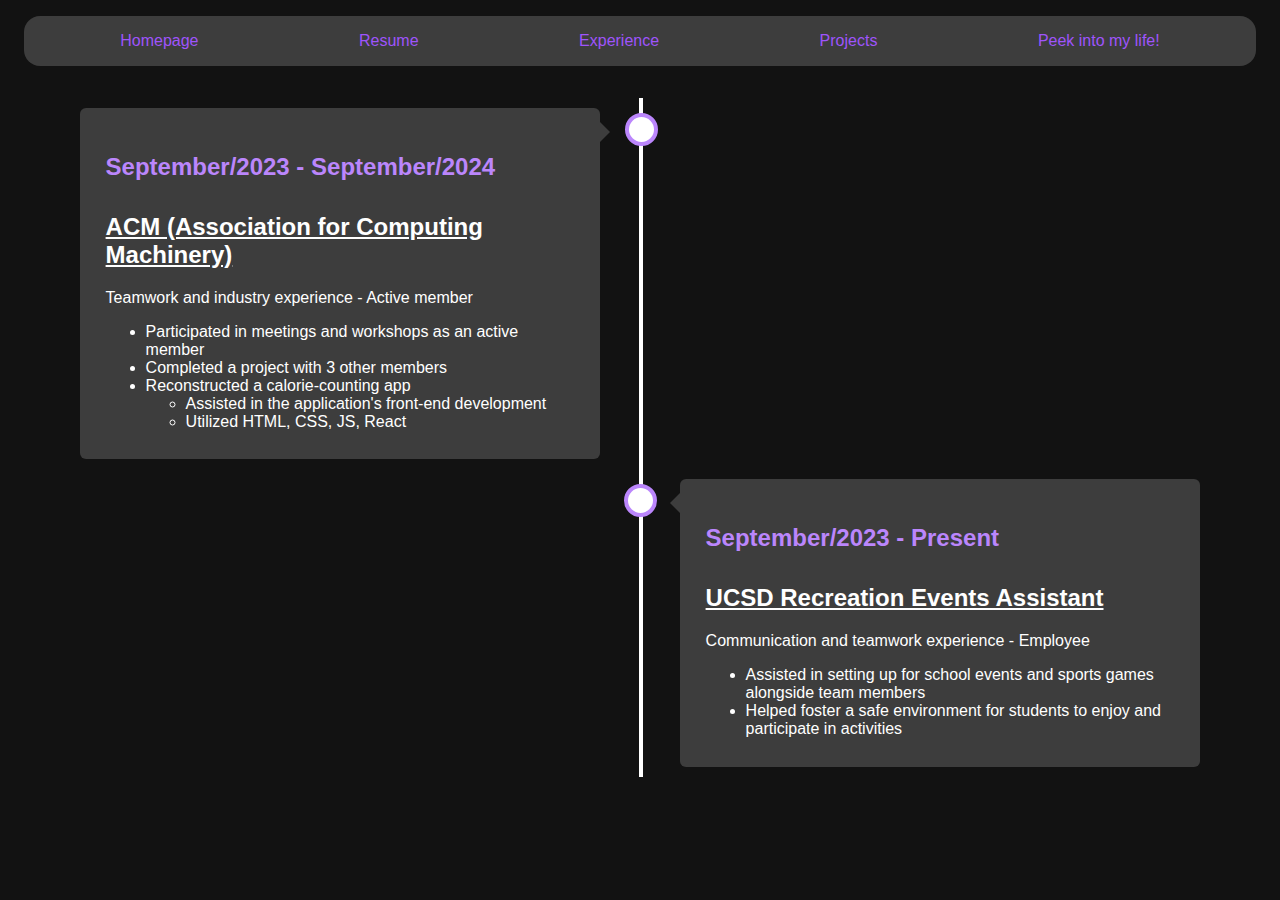
==== experiencePage.html @ 89a9e33d "more responsiveness changes to website" ====
<!DOCTYPE html>
<html lang="en">
<head>
    <meta name="description" content="Experience page for portfolio">
    <meta name="viewport" content="width=device-width, initial-scale=1.0">
    <title> Experience Page </title>
    <link rel="stylesheet" href="experiencePage.css">
</head>
<body>

    <header>
        <nav>
            <!-- hamburger menu symbols -->
            <label for="menu" >
                <span> </span>
                <span> </span>
                <span> </span>
            </label>
            <input id="menu" type="checkbox" >
            <ul class="navbar-elements">
                <li><a href="index.html">Homepage</a></li>
                <li><a href="resumePage.html">Resume</a></li>
                <li><a href="experiencePage.html">Experience</a></li>
                <li><a href="projectsPage.html">Projects</a></li>
                <li><a href="lifePage.html">Peek into my life!</a></li>
            </ul>
        </nav>
        <!--
        <section class="keyboardHoverableInfo">
            <div class="hoverTitle"> <b> Keyboard shortcuts</b> </div>
            <div class="popup">
                <h1>Keyboard shortcuts</h1>
                <h3>MacOS</h3>
                <ul>
                    <li> Press <kbd>CMD</kbd> + <kbd>1</kbd> to access the homepage </li>
                    <li> Press <kbd>CMD</kbd> + <kbd>2</kbd> to access the resume page </li>
                    <li> Press <kbd>CMD</kbd> + <kbd>3</kbd> to access the experiences page </li>
                    <li> Press <kbd>CMD</kbd> + <kbd>4</kbd> to access the about me page </li>
                    <li> Press <kbd>CMD</kbd> + <kbd>5</kbd> to access the hobbies/interests page </li>
                    <li> Press <kbd>CMD</kbd> + <kbd>6</kbd> to access the projects page </li>
                    <li> Press <kbd>CMD</kbd> + <kbd>7</kbd> to access the peek into my life page </li>
                </ul>
                <h3>Windows/Linux</h3>
                <ul>
                    <li> Press <kbd>CTRL</kbd> + <kbd>1</kbd> to access the homepage </li>
                    <li> Press <kbd>CTRL</kbd> + <kbd>2</kbd> to access the resume page </li>
                    <li> Press <kbd>CTRL</kbd> + <kbd>3</kbd> to access the experiences page </li>
                    <li> Press <kbd>CTRL</kbd> + <kbd>4</kbd> to access the about me page </li>
                    <li> Press <kbd>CTRL</kbd> + <kbd>5</kbd> to access the hobbies/interests page </li>
                    <li> Press <kbd>CTRL</kbd> + <kbd>6</kbd> to access the projects page </li>
                    <li> Press <kbd>CTRL</kbd> + <kbd>7</kbd> to access the peek into my life page </li>
                </ul>
            </div>
        </section>
        -->
    </header>

    <!--
    <div class="timeline-wrapper">
        <div class="timeline">
          <ul>
            <li>
                <div class="content">
                    <h1>ACM (Association for Computing Machinery)</h1>
                    <p>Date: September/2023 - September/2024</p>
                    <p> Teamwork and industry experience - Active member </p>
                    <ul>
                        <li>Participated in meetings and workshops as an active member</li>
                        <li>Completed a project with 3 other members</li>
                        <li>Reconstructed a calorie-counting app
                            <ul>
                                <li>Assisted in the application's front-end development</li>
                                <li>Utilized HTML, CSS, JS, React</li>
                            </ul>

                        </li>
                    </ul>
                </div>
            </li>

            <li>
                <div class="content">
                    <h1>UCSD Recreation Events Assistant</h1>
                    <p>Date: September/2023 - Present </p>
                    <p> Communication and teamwork experience - Employee </p>
                    <ul>
                        <li>Assisted in setting up for school events and sports games alongside team members</li>
                        <li>Helped foster a safe environment for students to enjoy and participate in activities </li>
                    </ul>
                </div>
            </li>
          </ul>
      </div>
    </div>
    -->

    <div class="timeline">

        <div class="container left">
            <div class="content">
                <h4>September/2023 - September/2024</h4>
                <h2>ACM (Association for Computing Machinery)</h2>
                <p> Teamwork and industry experience - Active member </p>
                <ul>
                    <li>Participated in meetings and workshops as an active member</li>
                    <li>Completed a project with 3 other members</li>
                    <li>Reconstructed a calorie-counting app
                        <ul>
                            <li>Assisted in the application's front-end development</li>
                            <li>Utilized HTML, CSS, JS, React</li>
                        </ul>
                    </li>
                </ul>
            </div>
        </div>

        <div class="container right">
            <div class="content">
                <h4>September/2023 - Present</h4>
                <h2>UCSD Recreation Events Assistant</h2>
                <p> Communication and teamwork experience - Employee </p>
                <ul>
                    <li>Assisted in setting up for school events and sports games alongside team members</li>
                    <li>Helped foster a safe environment for students to enjoy and participate in activities </li>
                </ul>
            </div>
        </div>

    </div>


</body>
</html>
---- experiencePage.css ----
* {
    box-sizing: border-box;
}

body {
    color: white;
    font-family: "Montserrat", sans-serif;
    background-color: #121212;
    padding: 0;
    border: 0;
}

/* styles my navbar on top */
#menu { /* Hide the checkbox */
    display: none;
}

/* Style the hamburger menu */
label[for="menu"] {
    display: none; /* Hidden on larger screens */
    flex-direction: column;
    justify-content: space-between;
    margin-top: 3dvh;
    margin-left: 2dvh;
    width: 40px;
    height: 30px;
}

label[for="menu"] span {
    display: block;
    border-radius: 2rem;
    height: 0.25rem;
    width: 100%;
    background: white;
    transition: 0.2s;
}

.navbar-elements {
    display: flex;
    justify-content: space-around;
    background-color: #3d3d3d;
    border-radius: 1rem;
    margin: 1rem;
    padding: 1rem;
    list-style-type: none;
    z-index: 10;
}

.navbar-elements a {
    text-decoration: none;
    color:#9f54fb;
}

.navbar-elements a:hover {
    color: white;
}

/*
    found this website to help with styling:
    https://www.w3schools.com/howto/howto_css_timeline.asp
*/

/* timeline container styling */
.timeline {
    position: relative;
    margin: 2rem;
}
  
/* The actual middle timeline */
.timeline::after {
    content: '';
    position: absolute;
    width: 0.25rem;
    background-color: white;
    top: 0;
    bottom: 0;
    left: 50%;
    margin-left: -1px;
}
  
.container {
    padding: 10px 40px;
    position: relative;
    width: 50%;
}
  
/* circles on the timeline */
.container::after {
    content: '';
    position: absolute;
    width: 25px;
    height: 25px;
    right: -1.1rem;
    background-color: white;
    border: 4px solid #BB86FC;
    top: 15px;
    border-radius: 50%;
    z-index: 1; /* purple border color will go over center line */
}
  
/* places container to  left */
.left {
    left: 0;
}
  
/* places container to right */
.right {
    left: 50%;
}
  
/* adds arrows to the left container (they point right) */
.left::before {
    content: " ";
    height: 0;
    position: absolute;
    top: 1.5rem;
    width: 0;
    right: 30px;
    border: solid #3d3d3d;
    border-width: 10px 0 10px 10px;
    border-color: transparent transparent transparent #3d3d3d;
}
  
/* adds arrows to the right container (they point left) */
.right::before {
    content: " ";
    height: 0;
    position: absolute;
    top: 1.5rem;
    width: 0;
    left: 30px;
    border: solid #3d3d3d;
    border-width: 10px 10px 10px 0;
    border-color: transparent #3d3d3d transparent transparent;
}
  
/* Fix the circle for containers on the right side */
.right::after {
    left: -1rem;
}
  
/* The actual content */
.content {
    padding: 1vw 2vw;
    background-color: #3d3d3d;
    position: relative;
    border-radius: 6px;
}

/* text styling */
h4 {
    font-size: 1.5rem;
    color:#BB86FC;
}

h2 {
    text-decoration: underline;
}

/* styling for phones */
@media (max-width: 600px) {
    .navbar-elements {
        display: none; /* Hide navbar */
        flex-direction: column;
        position: absolute; /* won't move anything around it */
        background-color: #3d3d3d;
        width: 50dvw;
        height: 50dvh;
        border-radius: 10px;
        font-size: 1.5rem;
    }

    .navbar-elements a {
        color: white;
    }

    /* Show the hamburger icon */
    label[for="menu"] {
        display: flex;
    }

    /* Show menu when hamburger is clicked on */
    #menu:checked ~ .navbar-elements {
        display: flex;
    }

    /* places timeline to left */
    .timeline::after {
        left: 30px;
    }

    .container {
        width: 100%;
        padding-left: 70px;
        padding-right: 5px;
    }

    /* arrows pointing leftward */
    .container::before {
        left: 60px;
        border: medium solid #3d3d3d;
        border-width: 10px 10px 10px 0;
        border-color: transparent #3d3d3d;
    }

    /* Make sure all circles are at the same spot */
    .left::after, .right::after {
        left: 15px;
    }

    /* Make all right containers behave like the left ones */
    .right {
        left: 0%;
    }

}
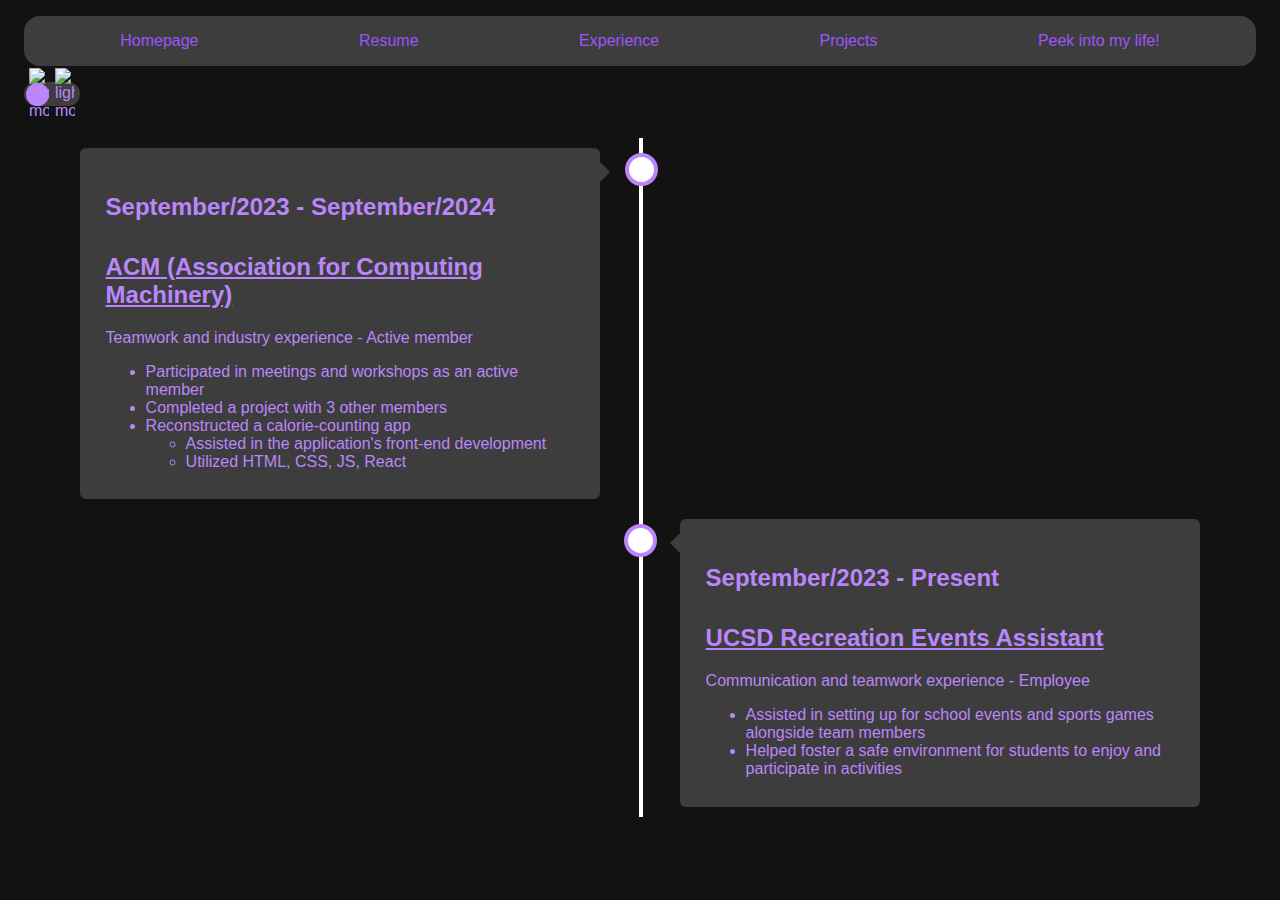
==== commit 1e85171a: "completed theme toggle" ====
--- a/experiencePage.html
+++ b/experiencePage.html
@@ -25,6 +25,43 @@
                 <li><a href="lifePage.html">Peek into my life!</a></li>
             </ul>
         </nav>
+
+        <!-- reference for theme toggle: https://codepen.io/Umer_Farooq/pen/eYJgKGN -->
+        <div id="toggle-switch">
+            <input type="checkbox" class="checkbox" id="checkbox">
+            <label for="checkbox" class="checkbox-label">
+                <img src="https://assets.streamlinehq.com/image/private/w_512,h_512,ar_1/f_auto/v1/icons/freebies-freemojis/animals-nature/animals-nature/crescent-moon-c6qazn5ca4ut0m5puxm48.png?_a=DATAdtfiZAA0" id="dark" alt="dark mode">
+                <img src="https://cdn-icons-png.freepik.com/512/10493/10493294.png" id="light" alt="light mode">
+              <span class="ball"></span>
+            </label>
+        </div>
+
+        <noscript>
+            <p> Javascript is disabled on this page. Your mode preference will not be saved! </p>
+        </noscript>
+        <script>
+            const checkbox = document.getElementById("checkbox");
+
+            document.addEventListener("DOMContentLoaded", () => {
+                // checks to see what localStorage has saved
+                const isDarkMode = localStorage.getItem("darkMode") == "true";
+                checkbox.checked = isDarkMode;
+
+                if(isDarkMode) {
+                    document.body.classList.add("light");
+                }
+                else {
+                    document.body.classList.remove("light");
+                }
+            });
+
+            checkbox.addEventListener("change", () => {
+                document.body.classList.toggle("light");
+                localStorage.setItem("darkMode", checkbox.checked);
+            });
+
+        </script>
+
         <!--
         <section class="keyboardHoverableInfo">
             <div class="hoverTitle"> <b> Keyboard shortcuts</b> </div>
--- a/experiencePage.css
+++ b/experiencePage.css
@@ -1,13 +1,106 @@
-* {
-    box-sizing: border-box;
+* {box-sizing: border-box;}
+
+#light {
+    width: 1.25rem;
+    margin-left: 0;
+}
+
+#dark {
+    width: 1.25rem;
+    margin-left: 0;
+    margin-right: 0;
 }
 
 body {
+  font-family: "Montserrat", sans-serif;
+  transition: background 0.2s linear;
+  color: #BB86FC;
+  overflow: hidden;
+  background-color: #121212;
+
+}
+
+body.light {
+    background-color: white;
+    color:#BB86FC;
+}
+
+.checkbox {
+  opacity: 0;
+  position: absolute;
+}
+
+.checkbox-label {
+  background-color: #3d3d3d;
+  width: 3.5rem;
+  height: 1.5rem;
+  border-radius: 50px;
+  position: relative;
+  padding: 5px;
+  cursor: pointer;
+  display: flex;
+  justify-content: space-between;
+  align-items: center;
+  margin-left: 1rem;
+}
+
+.checkbox-label .ball {
+  background-color: #BB86FC;
+  width: 23px;
+  height: 23px;
+  position: absolute;
+  left: 2px;
+  border-radius: 50%;
+  transition: transform 0.2s linear;
+}
+
+.checkbox:checked + .checkbox-label .ball {
+  transform: translateX(30px);
+}
+
+/* light mode styles */
+body.light .navbar-elements {
+    background-color: #BB86FC;
+}
+
+body.light .navbar-elements a {
+    color:#3d3d3d;
+}
+
+body.light .navbar-elements a:hover {
     color: white;
-    font-family: "Montserrat", sans-serif;
-    background-color: #121212;
-    padding: 0;
-    border: 0;
+}
+
+body.light .content {
+    background-color: #d3d3d3;
+}
+
+body.light .left::before {
+    content: " ";
+    height: 0;
+    position: absolute;
+    top: 1.5rem;
+    width: 0;
+    right: 30px;
+    border: solid #d3d3d3;
+    border-width: 10px 0 10px 10px;
+    border-color: transparent transparent transparent #d3d3d3;
+}
+
+body.light .right::before {
+    content: " ";
+    height: 0;
+    position: absolute;
+    top: 1.5rem;
+    width: 0;
+    left: 30px;
+    border: solid #d3d3d3;
+    border-width: 10px 10px 10px 0;
+    border-color: transparent #d3d3d3 transparent transparent;
+}
+
+body.light .timeline::after {
+    background-color: #d3d3d3;
 }
 
 /* styles my navbar on top */
@@ -107,7 +200,7 @@
 .right {
     left: 50%;
 }
-  
+
 /* adds arrows to the left container (they point right) */
 .left::before {
     content: " ";
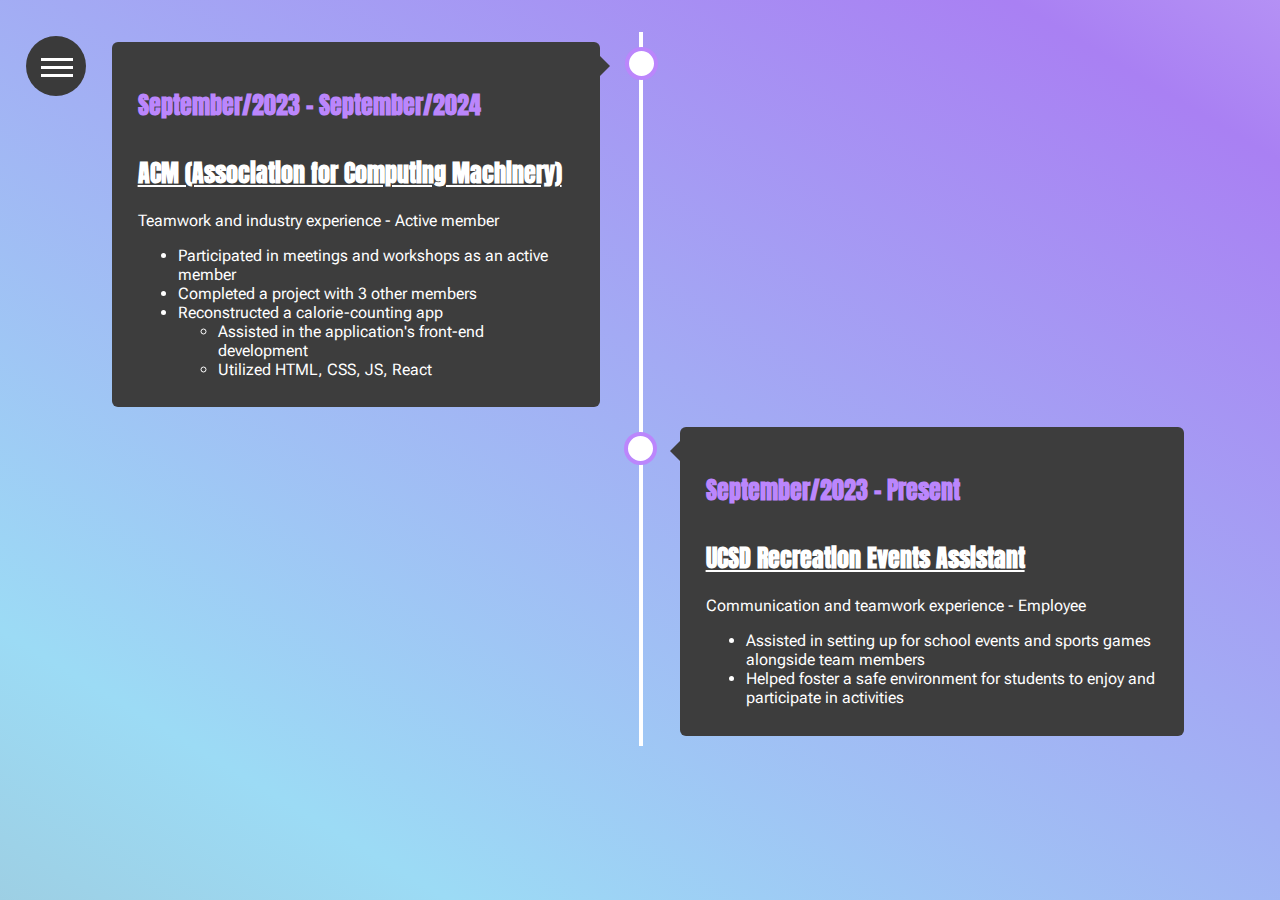
==== commit 8ecfb7f7: "made hamburger menu, font, font color, and background animation changes to the rest of my pages that" ====
--- a/experiencePage.html
+++ b/experiencePage.html
@@ -5,12 +5,60 @@
     <meta name="viewport" content="width=device-width, initial-scale=1.0">
     <title> Experience Page </title>
     <link rel="stylesheet" href="experiencePage.css">
+    <link rel="preconnect" href="https://fonts.googleapis.com">
+    <link rel="preconnect" href="https://fonts.gstatic.com" crossorigin>
+    <link href="https://fonts.googleapis.com/css2?family=Anton&family=Oswald:wght@200..700&family=Roboto+Flex:opsz,wght@8..144,100..1000&display=swap" rel="stylesheet">
 </head>
-<body>
+<body class="gradient">
 
     <header>
-        <nav>
-            <!-- hamburger menu symbols -->
+        <!-- pulled animation from this codepen: https://codepen.io/pranjal9599/pen/yJRNoL -->
+        <div class="hamburger" id="icon">
+            <div class="icon1" id="a"></div>
+            <div class="icon2" id="b"></div>
+            <div class="icon3" id="c"></div>
+            <div class="empty"></div>
+        </div>
+
+        <nav id="navbar">
+            <ul class="navbar-elements">
+                <li><a href="index.html">Home</a></li>
+                <li><a href="resumePage.html">Resume</a></li>
+                <li><a href="experiencePage.html">Experience</a></li>
+                <li><a href="projectsPage.html">Projects</a></li>
+                <li><a href="lifePage.html">Peek into my life!</a></li>
+            </ul>
+        </nav>
+
+        <script>
+            var icon = document.getElementById("icon");
+            var icon1 = document.getElementById("a");
+            var icon2 = document.getElementById("b");
+            var icon3 = document.getElementById("c");
+            var navbar = document.getElementById('navbar');
+            var inner = document.getElementById("inner");
+
+            icon.addEventListener('click', function() {
+                icon1.classList.toggle('a');
+                icon2.classList.toggle('c');
+                icon3.classList.toggle('b');
+                navbar.classList.toggle('show');
+            });
+        </script>
+
+        <!-- reference for theme toggle: https://codepen.io/Umer_Farooq/pen/eYJgKGN -->
+        <!-- 
+        <div id="toggle-switch">
+            <input type="checkbox" class="checkbox" id="checkbox">
+            <label for="checkbox" class="checkbox-label">
+                <img src="https://assets.streamlinehq.com/image/private/w_512,h_512,ar_1/f_auto/v1/icons/freebies-freemojis/animals-nature/animals-nature/crescent-moon-c6qazn5ca4ut0m5puxm48.png?_a=DATAdtfiZAA0" id="dark" alt="dark mode">
+                <img src="https://cdn-icons-png.freepik.com/512/10493/10493294.png" id="light" alt="light mode">
+                <span class="ball"></span>
+            </label>
+        </div>
+        -->
+        <!-- <nav> 
+             hamburger menu symbols 
             <label for="menu" >
                 <span> </span>
                 <span> </span>
@@ -18,27 +66,30 @@
             </label>
             <input id="menu" type="checkbox" >
             <ul class="navbar-elements">
-                <li><a href="index.html">Homepage</a></li>
+                <li><a href="index.html">Home</a></li>
                 <li><a href="resumePage.html">Resume</a></li>
                 <li><a href="experiencePage.html">Experience</a></li>
                 <li><a href="projectsPage.html">Projects</a></li>
                 <li><a href="lifePage.html">Peek into my life!</a></li>
             </ul>
-        </nav>
 
-        <!-- reference for theme toggle: https://codepen.io/Umer_Farooq/pen/eYJgKGN -->
-        <div id="toggle-switch">
-            <input type="checkbox" class="checkbox" id="checkbox">
-            <label for="checkbox" class="checkbox-label">
-                <img src="https://assets.streamlinehq.com/image/private/w_512,h_512,ar_1/f_auto/v1/icons/freebies-freemojis/animals-nature/animals-nature/crescent-moon-c6qazn5ca4ut0m5puxm48.png?_a=DATAdtfiZAA0" id="dark" alt="dark mode">
-                <img src="https://cdn-icons-png.freepik.com/512/10493/10493294.png" id="light" alt="light mode">
-              <span class="ball"></span>
-            </label>
-        </div>
+            reference for theme toggle: https://codepen.io/Umer_Farooq/pen/eYJgKGN 
+            <div id="toggle-switch">
+                <input type="checkbox" class="checkbox" id="checkbox">
+                <label for="checkbox" class="checkbox-label">
+                    <img src="https://assets.streamlinehq.com/image/private/w_512,h_512,ar_1/f_auto/v1/icons/freebies-freemojis/animals-nature/animals-nature/crescent-moon-c6qazn5ca4ut0m5puxm48.png?_a=DATAdtfiZAA0" id="dark" alt="dark mode">
+                    <img src="https://cdn-icons-png.freepik.com/512/10493/10493294.png" id="light" alt="light mode">
+                <span class="ball"></span>
+                </label>
+            </div>
+
+        </nav> -->
 
         <noscript>
             <p> Javascript is disabled on this page. Your mode preference will not be saved! </p>
         </noscript>
+
+        <!-- 
         <script>
             const checkbox = document.getElementById("checkbox");
 
@@ -61,75 +112,9 @@
             });
 
         </script>
+        -->
 
-        <!--
-        <section class="keyboardHoverableInfo">
-            <div class="hoverTitle"> <b> Keyboard shortcuts</b> </div>
-            <div class="popup">
-                <h1>Keyboard shortcuts</h1>
-                <h3>MacOS</h3>
-                <ul>
-                    <li> Press <kbd>CMD</kbd> + <kbd>1</kbd> to access the homepage </li>
-                    <li> Press <kbd>CMD</kbd> + <kbd>2</kbd> to access the resume page </li>
-                    <li> Press <kbd>CMD</kbd> + <kbd>3</kbd> to access the experiences page </li>
-                    <li> Press <kbd>CMD</kbd> + <kbd>4</kbd> to access the about me page </li>
-                    <li> Press <kbd>CMD</kbd> + <kbd>5</kbd> to access the hobbies/interests page </li>
-                    <li> Press <kbd>CMD</kbd> + <kbd>6</kbd> to access the projects page </li>
-                    <li> Press <kbd>CMD</kbd> + <kbd>7</kbd> to access the peek into my life page </li>
-                </ul>
-                <h3>Windows/Linux</h3>
-                <ul>
-                    <li> Press <kbd>CTRL</kbd> + <kbd>1</kbd> to access the homepage </li>
-                    <li> Press <kbd>CTRL</kbd> + <kbd>2</kbd> to access the resume page </li>
-                    <li> Press <kbd>CTRL</kbd> + <kbd>3</kbd> to access the experiences page </li>
-                    <li> Press <kbd>CTRL</kbd> + <kbd>4</kbd> to access the about me page </li>
-                    <li> Press <kbd>CTRL</kbd> + <kbd>5</kbd> to access the hobbies/interests page </li>
-                    <li> Press <kbd>CTRL</kbd> + <kbd>6</kbd> to access the projects page </li>
-                    <li> Press <kbd>CTRL</kbd> + <kbd>7</kbd> to access the peek into my life page </li>
-                </ul>
-            </div>
-        </section>
-        -->
     </header>
-
-    <!--
-    <div class="timeline-wrapper">
-        <div class="timeline">
-          <ul>
-            <li>
-                <div class="content">
-                    <h1>ACM (Association for Computing Machinery)</h1>
-                    <p>Date: September/2023 - September/2024</p>
-                    <p> Teamwork and industry experience - Active member </p>
-                    <ul>
-                        <li>Participated in meetings and workshops as an active member</li>
-                        <li>Completed a project with 3 other members</li>
-                        <li>Reconstructed a calorie-counting app
-                            <ul>
-                                <li>Assisted in the application's front-end development</li>
-                                <li>Utilized HTML, CSS, JS, React</li>
-                            </ul>
-
-                        </li>
-                    </ul>
-                </div>
-            </li>
-
-            <li>
-                <div class="content">
-                    <h1>UCSD Recreation Events Assistant</h1>
-                    <p>Date: September/2023 - Present </p>
-                    <p> Communication and teamwork experience - Employee </p>
-                    <ul>
-                        <li>Assisted in setting up for school events and sports games alongside team members</li>
-                        <li>Helped foster a safe environment for students to enjoy and participate in activities </li>
-                    </ul>
-                </div>
-            </li>
-          </ul>
-      </div>
-    </div>
-    -->
 
     <div class="timeline">
 
@@ -138,11 +123,11 @@
                 <h4>September/2023 - September/2024</h4>
                 <h2>ACM (Association for Computing Machinery)</h2>
                 <p> Teamwork and industry experience - Active member </p>
-                <ul>
+                <ul class="description">
                     <li>Participated in meetings and workshops as an active member</li>
                     <li>Completed a project with 3 other members</li>
                     <li>Reconstructed a calorie-counting app
-                        <ul>
+                        <ul class="description">
                             <li>Assisted in the application's front-end development</li>
                             <li>Utilized HTML, CSS, JS, React</li>
                         </ul>
@@ -156,7 +141,7 @@
                 <h4>September/2023 - Present</h4>
                 <h2>UCSD Recreation Events Assistant</h2>
                 <p> Communication and teamwork experience - Employee </p>
-                <ul>
+                <ul class="description">
                     <li>Assisted in setting up for school events and sports games alongside team members</li>
                     <li>Helped foster a safe environment for students to enjoy and participate in activities </li>
                 </ul>
--- a/experiencePage.css
+++ b/experiencePage.css
@@ -1,25 +1,45 @@
 * {box-sizing: border-box;}
 
+/* pulled from this site: https://animated-gradient-background-generator.netlify.app/ */
+.gradient {
+    background: linear-gradient(211deg,#ffffff,#a980f3,#9cdbf5,#a2a5a7);
+    background-size: 240% 240%;
+    animation: gradient-animation 18s ease infinite;
+}
+  
+@keyframes gradient-animation {
+    0% {
+      background-position: 0% 50%;
+    }
+    50% {
+      background-position: 100% 50%;
+    }
+    100% {
+      background-position: 0% 50%;
+    }
+}
+
+
+/*
 #light {
-    width: 1.25rem;
+    max-width: 1.25rem;
     margin-left: 0;
 }
 
 #dark {
-    width: 1.25rem;
+    max-width: 1.25rem;
     margin-left: 0;
     margin-right: 0;
 }
+*/
 
 body {
-  font-family: "Montserrat", sans-serif;
-  transition: background 0.2s linear;
-  color: #BB86FC;
-  overflow: hidden;
-  background-color: #121212;
-
-}
-
+    font-family: "Anton", sans-serif;
+    transition: background 0.4s ease, color 0.4s ease;
+    color: white;
+}
+
+/*
 body.light {
     background-color: white;
     color:#BB86FC;
@@ -58,11 +78,16 @@
   transform: translateX(30px);
 }
 
+#toggle-switch {
+    margin-top: 1.5rem;
+    margin-right: 0.5rem;
+    display: flex;
+    justify-content: flex-end;
+}
+*/
+
 /* light mode styles */
-body.light .navbar-elements {
-    background-color: #BB86FC;
-}
-
+/*
 body.light .navbar-elements a {
     color:#3d3d3d;
 }
@@ -71,81 +96,93 @@
     color: white;
 }
 
-body.light .content {
-    background-color: #d3d3d3;
-}
-
-body.light .left::before {
-    content: " ";
-    height: 0;
-    position: absolute;
-    top: 1.5rem;
-    width: 0;
-    right: 30px;
-    border: solid #d3d3d3;
-    border-width: 10px 0 10px 10px;
-    border-color: transparent transparent transparent #d3d3d3;
-}
-
-body.light .right::before {
-    content: " ";
-    height: 0;
-    position: absolute;
-    top: 1.5rem;
-    width: 0;
-    left: 30px;
-    border: solid #d3d3d3;
-    border-width: 10px 10px 10px 0;
-    border-color: transparent #d3d3d3 transparent transparent;
-}
-
-body.light .timeline::after {
-    background-color: #d3d3d3;
-}
-
-/* styles my navbar on top */
-#menu { /* Hide the checkbox */
-    display: none;
-}
-
-/* Style the hamburger menu */
-label[for="menu"] {
-    display: none; /* Hidden on larger screens */
-    flex-direction: column;
-    justify-content: space-between;
-    margin-top: 3dvh;
-    margin-left: 2dvh;
-    width: 40px;
-    height: 30px;
-}
-
-label[for="menu"] span {
-    display: block;
-    border-radius: 2rem;
-    height: 0.25rem;
-    width: 100%;
-    background: white;
-    transition: 0.2s;
+body.light p {
+    color:#3d3d3d;
+}
+
+body.light span {
+    color:#9f54fb;
+}
+
+body.light address a {
+    color: #3d3d3d;
+}
+*/
+
+/* styling for navbar */
+.icon1, .icon2, .icon3 {
+    position: absolute;
+    left: 25%;
+    top: 50%;
+    width: 2rem;
+    height: 0.2rem;
+    background-color: white;
+}
+
+.icon1 {
+  transform: translateY(-8px);
+}
+
+.icon3 {
+  transform: translateY(8px);
+}
+
+.hamburger {
+    position: absolute;
+    height: 60px;
+    width: 60px;
+    top: 4%;
+    left: 2%;
+    z-index: 1000;
+    border-radius: 50%;
+    background: rgb(58,58,58);
+}
+
+.hamburger:hover {
+  transform: scale(1.2);
+  box-shadow: 0px 0px 30px rgba(255, 255, 255, 0.2);
+}
+
+nav {
+    background: #D3D3D3;
+    position: absolute;
+    top: 0;
+    left: 0;
+    height: 100%;
+    width: 0%;
+    z-index: 10;
+    opacity: 0;
+    transition: all 600ms cubic-bezier(.62, .04, .3, 1.56);
+    transition-delay: 100ms;
 }
 
 .navbar-elements {
-    display: flex;
-    justify-content: space-around;
-    background-color: #3d3d3d;
-    border-radius: 1rem;
-    margin: 1rem;
-    padding: 1rem;
+    margin: 0;
+    position: absolute;
+    top: 20%;
+    left: 20%;
+}
+
+.navbar-elements li {
     list-style-type: none;
-    z-index: 10;
+    font-size: 2rem;
+    line-height: 2.2;
+    text-transform: uppercase;
+    letter-spacing: 0.1rem;
 }
 
 .navbar-elements a {
     text-decoration: none;
-    color:#9f54fb;
+    color: #a980f3;
 }
 
 .navbar-elements a:hover {
     color: white;
+}
+
+nav.show {
+  width: 30%;
+  opacity: 1;
 }
 
 /*
@@ -240,6 +277,14 @@
     border-radius: 6px;
 }
 
+.left .content {
+    margin-left: 2rem;
+}
+
+.right .content {
+    margin-right: 1rem;
+}
+
 /* text styling */
 h4 {
     font-size: 1.5rem;
@@ -250,8 +295,30 @@
     text-decoration: underline;
 }
 
+p, .description {
+    font-family: "Roboto Flex", sans-serif;
+}
+
 /* styling for phones */
 @media (max-width: 600px) {
+    /*
+    #light {
+        max-width: 1rem;
+        max-height: 1rem;
+    }
+    
+    #dark {
+        max-width: 1rem;
+        max-height: 1rem;
+    }
+    */
+
+    nav {
+        display: flex;
+        justify-content: space-between;
+        align-items: center;
+    }
+
     .navbar-elements {
         display: none; /* Hide navbar */
         flex-direction: column;
@@ -261,6 +328,7 @@
         height: 50dvh;
         border-radius: 10px;
         font-size: 1.5rem;
+        margin-top: 62vh;
     }
 
     .navbar-elements a {
@@ -268,14 +336,29 @@
     }
 
     /* Show the hamburger icon */
+    /*
     label[for="menu"] {
         display: flex;
-    }
+        margin-top: 3dvh;
+        margin-left: 2dvh;
+    }
+
+    .checkbox-label {
+        margin: 0.5rem;
+        margin-top: 1rem;
+    }
+    */
 
     /* Show menu when hamburger is clicked on */
+    /*
     #menu:checked ~ .navbar-elements {
         display: flex;
     }
+
+    body.light label[for="menu"] span {
+        background-color: #3d3d3d;
+    }
+    */
 
     /* places timeline to left */
     .timeline::after {
@@ -307,3 +390,11 @@
     }
 
 }
+
+/* styling for larger screens (eg. ipad) */
+@media (min-width: 901px) and (max-width: 1100px) {
+    .navber-elements {
+        font-size: 1rem;
+    }
+}
+
